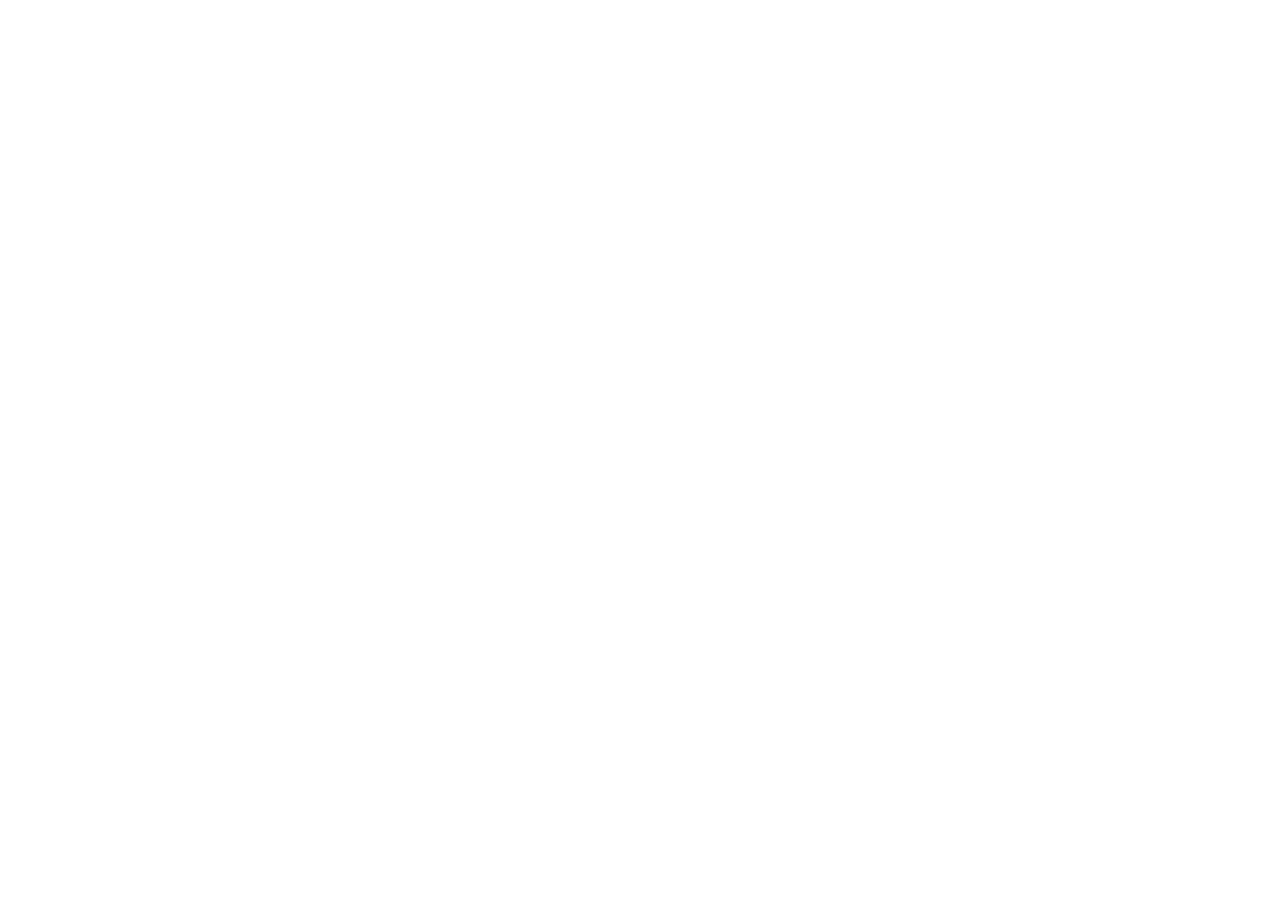
==== index.html @ 8d51e212 "docs:change html file" ====
<!DOCTYPE html>
<html lang="en">
<head>
    <meta charset="UTF-8">
    <meta http-equiv="X-UA-Compatible" content="IE=edge">
    <meta name="viewport" content="width=device-width, initial-scale=1.0">
    <link href="https://fonts.googleapis.com/css2?family=Montserrat:wght@400;700&display=swap" rel="stylesheet">
    <link rel="stylesheet" href="./css/style.css">
    <title>Resume</title>
</head>
<body>
    
</body>
</html>
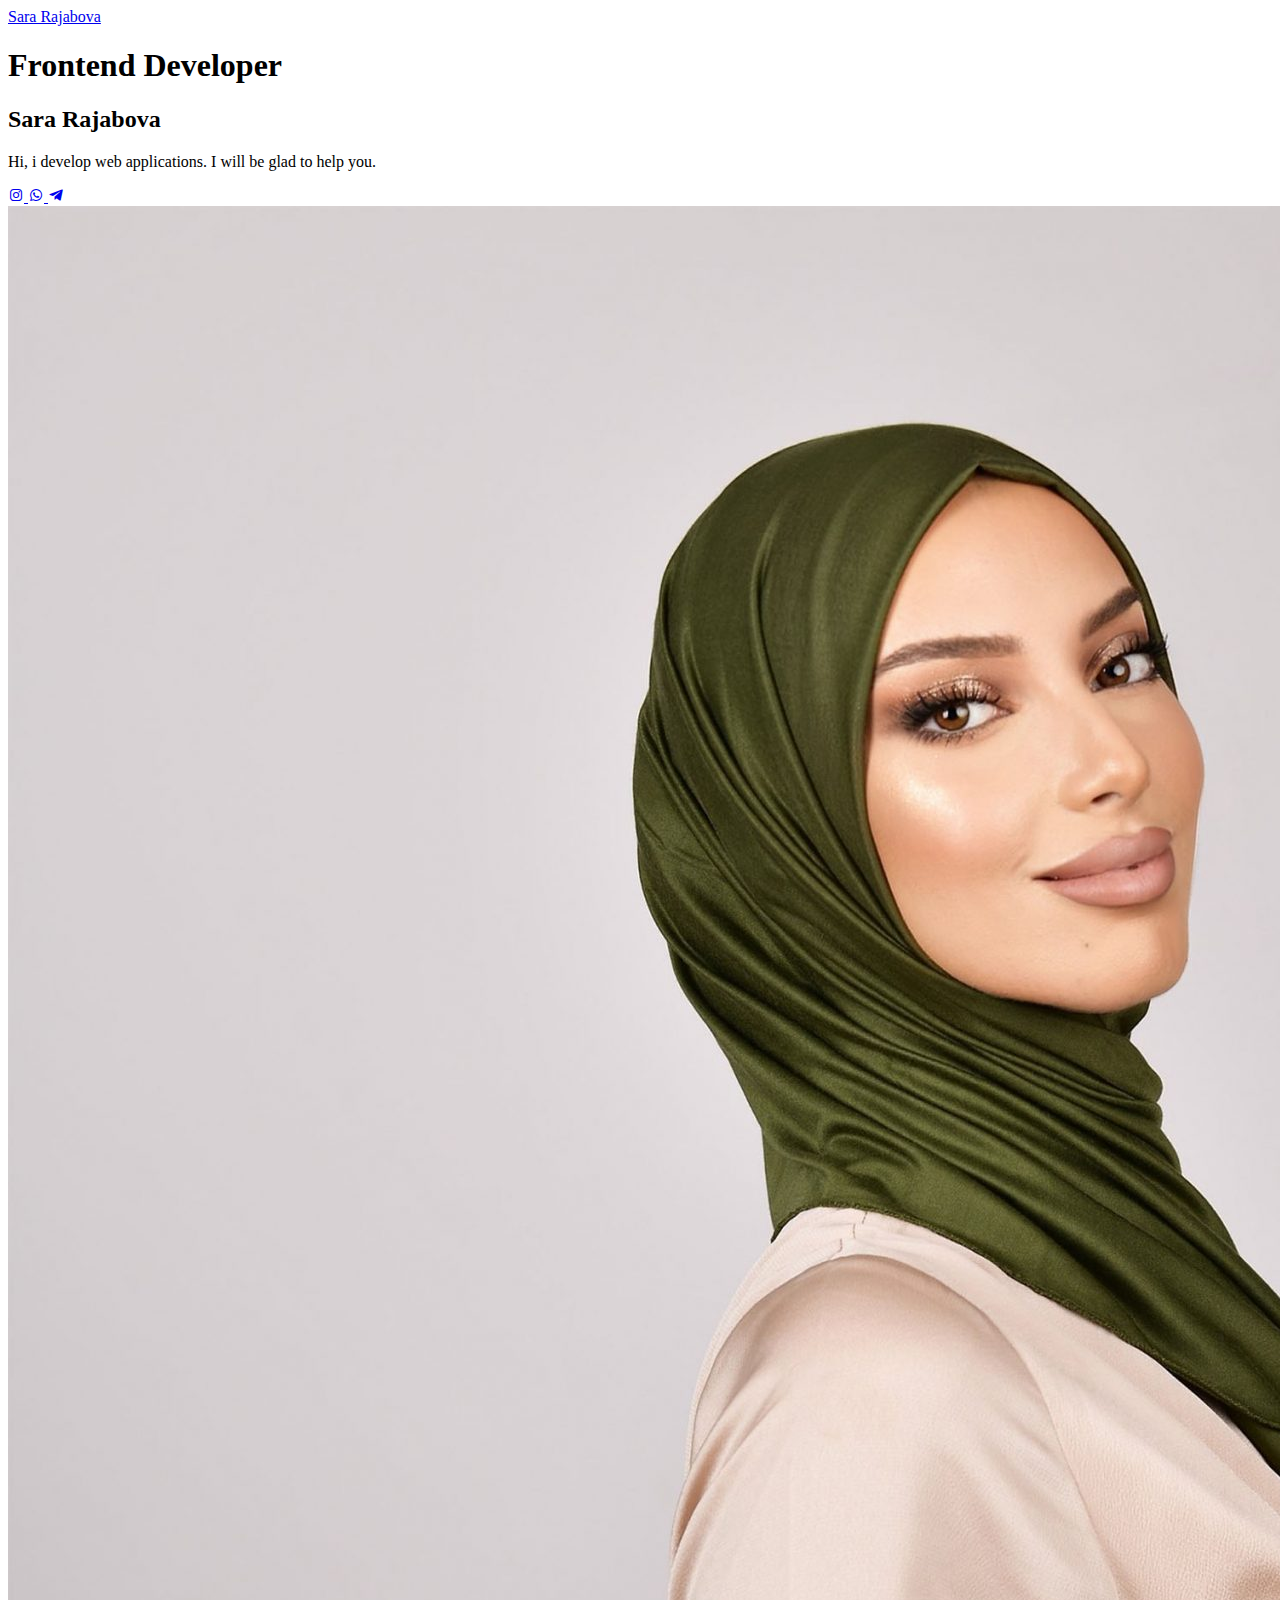
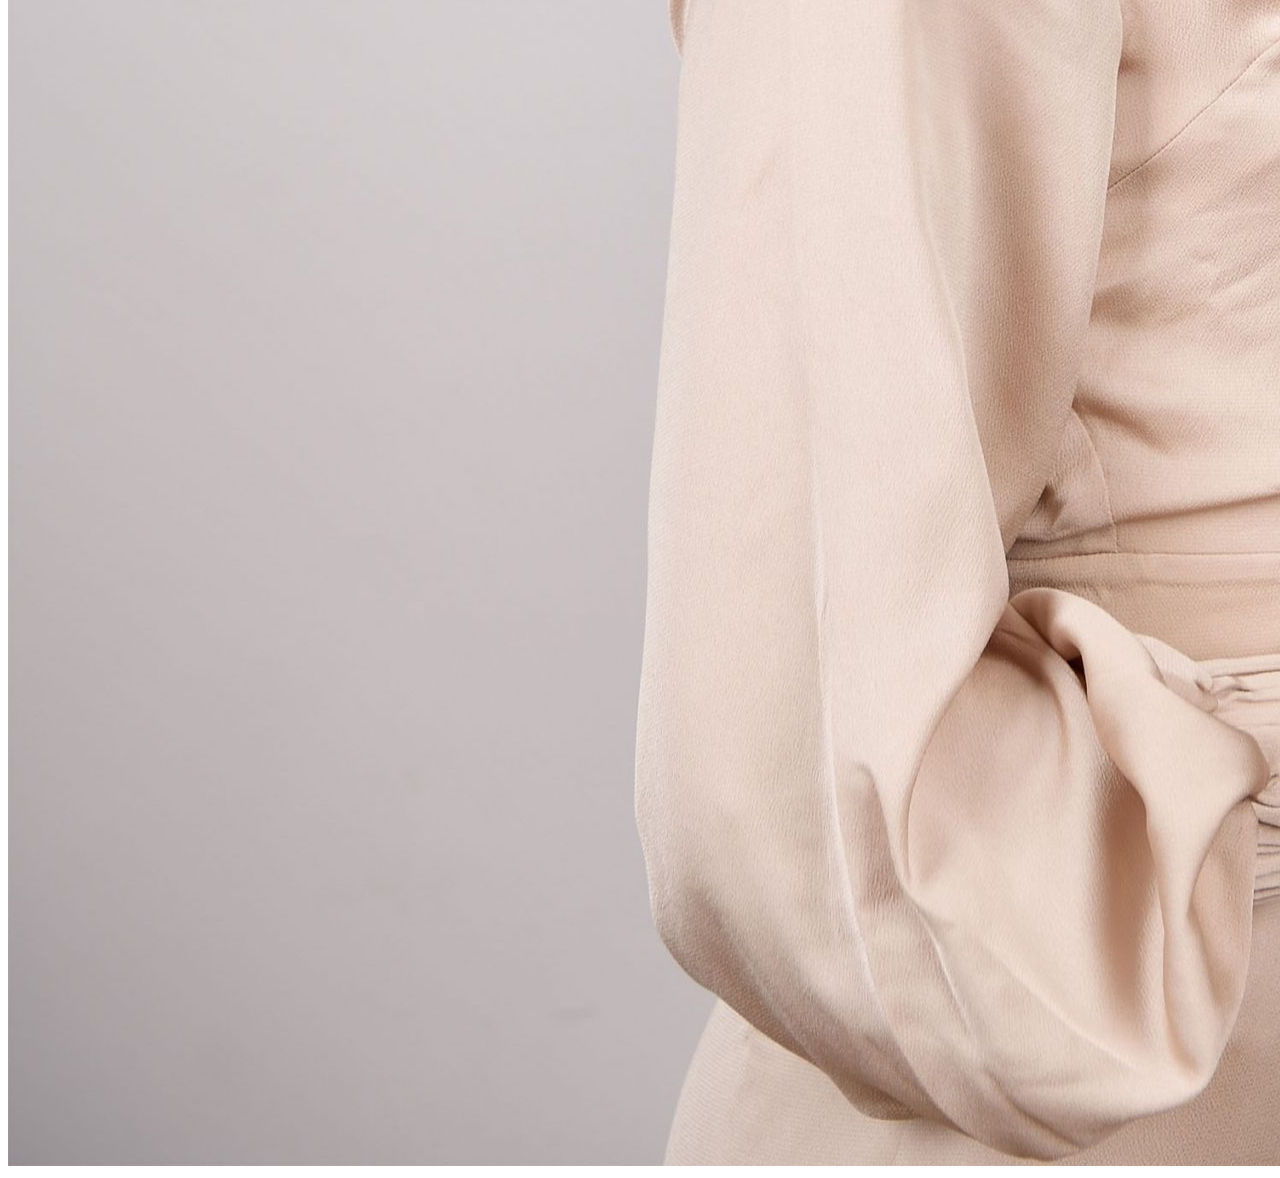
==== commit 477b25ed: "docs: create header and hero" ====
--- a/index.html
+++ b/index.html
@@ -4,11 +4,40 @@
     <meta charset="UTF-8">
     <meta http-equiv="X-UA-Compatible" content="IE=edge">
     <meta name="viewport" content="width=device-width, initial-scale=1.0">
-    <link href="https://fonts.googleapis.com/css2?family=Montserrat:wght@400;700&display=swap" rel="stylesheet">
+    <link href="https://fonts.googleapis.com/css2?family=Montserrat:wght@300;400;500;600;700&display=swap" rel="stylesheet">
     <link rel="stylesheet" href="./css/style.css">
+    <link href='https://unpkg.com/boxicons@2.1.2/css/boxicons.min.css' rel='stylesheet'>
     <title>Resume</title>
 </head>
 <body>
-    
+    <header class="header">
+        <a href="#" class="header_logo logo">Sara Rajabova</a>
+    </header>
+
+    <div class="hero">
+        <div class="container hero__container">
+            <div class="hero__about">
+                <h1 class="hero__about">Frontend Developer</h1>
+                <h2 class="hero__subtitle">
+                    Sara Rajabova
+                </h2>
+                <p class="hero__description">Hi, i develop web applications. I will be glad to help you.</p>
+                <div class="hero__links">
+                    <a class="hero__links"  href="#">
+                        <i class='bx bxl-instagram'></i>
+                    </a>
+                    <a class="hero__links"  href="#">
+                        <i class='bx bxl-whatsapp'></i>
+                    </a>
+                    <a class="hero__links"  href="#">
+                        <i class='bx bxl-telegram'></i>
+                    </a>
+                </div>
+            </div>
+            <div class="hero__box">
+                <img src="./img/olivgruen_1-scaled.jpg" alt="">
+            </div>
+        </div>
+    </div>
 </body>
 </html>--- a/css/style.css
+++ b/css/style.css
@@ -0,0 +1,39 @@
+/*HEADER*/
+
+.bx{
+ 
+}
+.header_logo {
+}
+.logo {
+}
+.hero {
+}
+
+
+
+/*HERO*/
+
+
+.container {
+}
+.hero__container {
+}
+.hero__about {
+}
+.hero__subtitle {
+}
+.hero__description {
+}
+.hero__links {
+}
+.bx {
+}
+.bxl-instagram {
+}
+.bxl-whatsapp {
+}
+.bxl-telegram {
+}
+.hero__box {
+}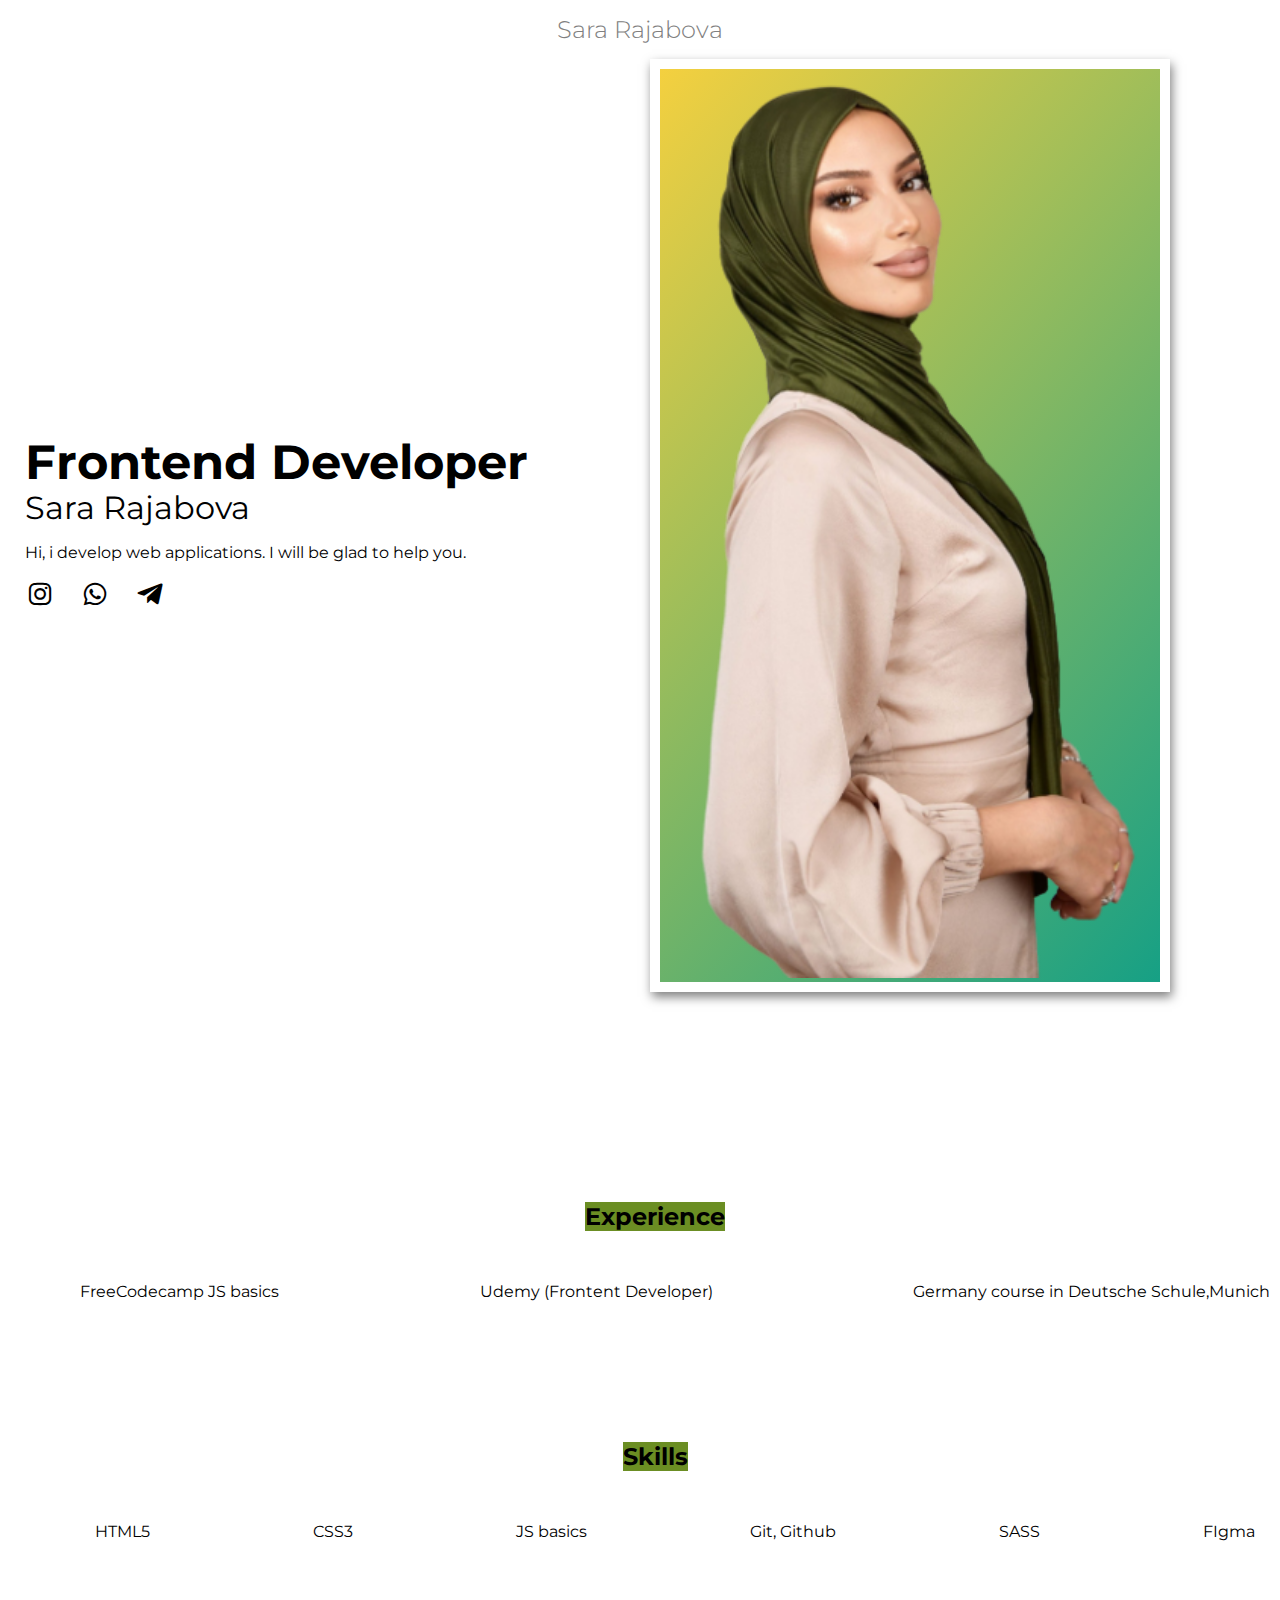
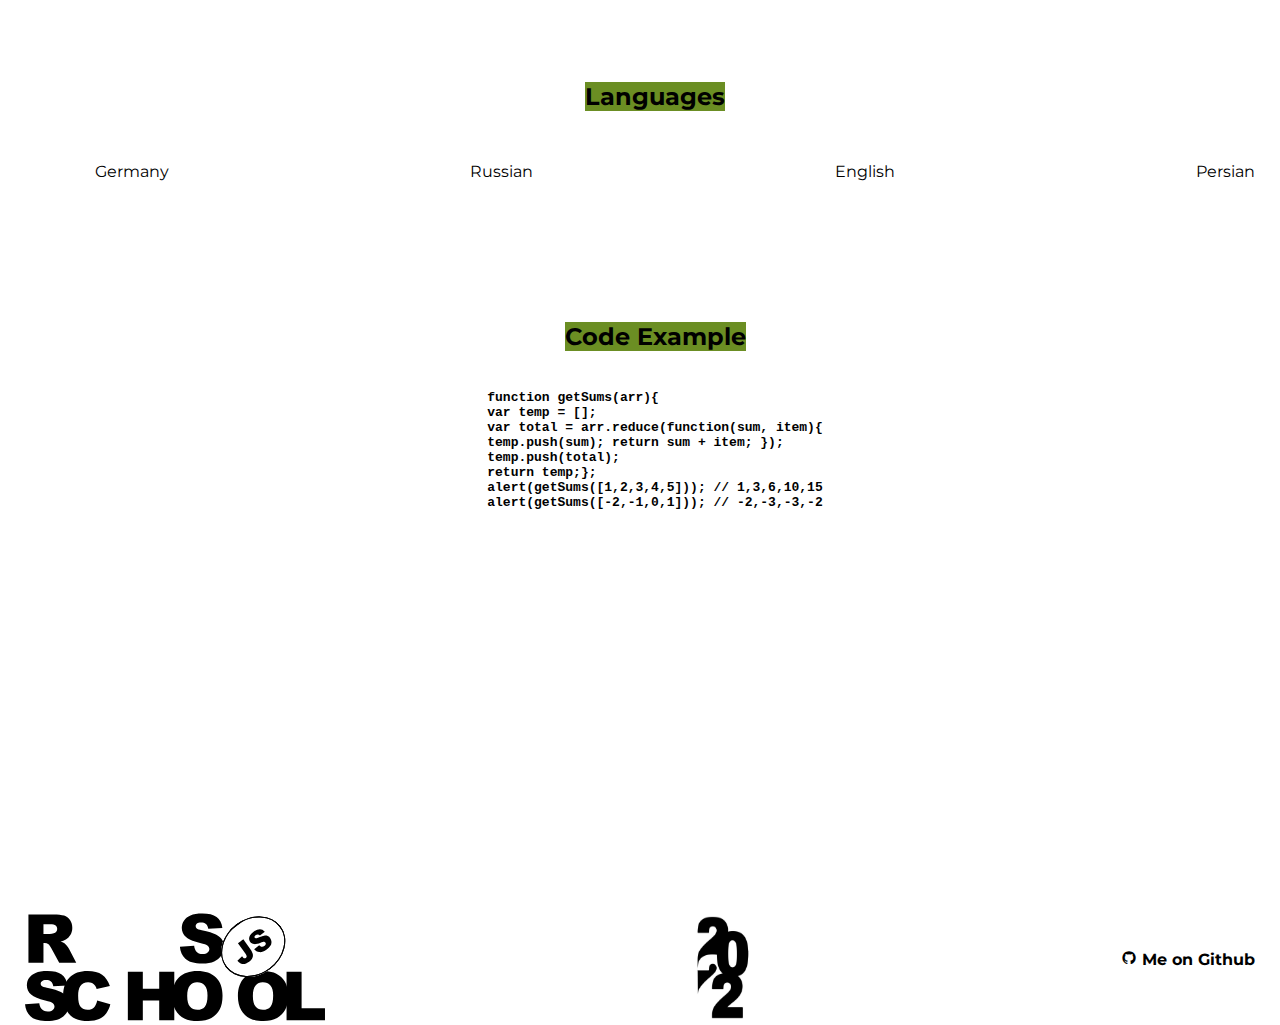
==== commit 6ce061c5: "update:create Skills and experience" ====
--- a/index.html
+++ b/index.html
@@ -13,31 +13,89 @@
     <header class="header">
         <a href="#" class="header_logo logo">Sara Rajabova</a>
     </header>
-
-    <div class="hero">
-        <div class="container hero__container">
-            <div class="hero__about">
-                <h1 class="hero__about">Frontend Developer</h1>
-                <h2 class="hero__subtitle">
-                    Sara Rajabova
-                </h2>
-                <p class="hero__description">Hi, i develop web applications. I will be glad to help you.</p>
-                <div class="hero__links">
-                    <a class="hero__links"  href="#">
-                        <i class='bx bxl-instagram'></i>
+    <main>
+        <div class="hero">
+            <div class="container hero__container">
+                <div class="hero__about">
+                    <h1 class="hero__title">Frontend Developer</h1>
+                    <h2 class="hero__subtitle">
+                        Sara Rajabova
+                    </h2>
+                    <p class="hero__description">Hi, i develop web applications. I will be glad to help you.</p>
+                    <div class="hero__links">
+                        <a class="hero__link"  href="#">
+                            <i class='bx bxl-instagram'></i>
+                        </a>
+                        <a class="hero__link"  href="#">
+                            <i class='bx bxl-whatsapp'></i>
+                        </a>
+                        <a class="hero__link"  href="#">
+                            <i class='bx bxl-telegram'></i>
+                        </a>
+                    </div>
+                </div>
+                <div class="hero__box">
+                    <img src="./img/olivgruen_1-scaled.png" alt="">
+                </div>
+            </div>
+        </div>
+        
+        <section class="content_box container">
+            <div class="experience__container content_box">
+            <h2 class="subtitle1 experience">Experience</h2>
+            <ul class="experience__list">
+                <li class="experience__description">FreeCodecamp JS basics </li>
+                <li class="experience__description">Udemy (Frontent Developer)</li>
+                <li class="experience__description">Germany course in Deutsche Schule,Munich </li>
+            </ul>
+            </div>
+        <div class="skills container content_box ">
+            <h2 class="subtitle1 skills">Skills</h2>
+            <ul class="skills__list">
+                <li class="skill">HTML5</li>
+                <li class="skill">CSS3</li>
+                <li class="skill">JS basics</li>
+                <li class="skill">Git, Github</li>
+                <li class="skill">SASS</li>
+                <li class="skill">FIgma</li>
+            </ul>
+        </div>
+        <div class="languages container content_box">
+            <h2 class="subtitle1 languages">Languages</h2>
+            <ul class="list__languages">
+                <li class="language">Germany</li>
+                <li class="language">Russian</li>
+                <li class="language">English</li>
+                <li class="language">Persian</li>
+            </ul>
+        </div>
+        <div class="code container content_box">
+            <h2 class="subtitle1">Code Example</h2><br>
+            <code class="code__example">
+                function getSums(arr){ <br>var temp = []; <br>var total = arr.reduce(function(sum, item){ <br>temp.push(sum); return sum + item; }); <br>temp.push(total);<br> return temp;}; 
+                <br>
+                alert(getSums([1,2,3,4,5])); // 1,3,6,10,15<br>
+                alert(getSums([-2,-1,0,1])); // -2,-3,-3,-2</code>
+        </div>
+        </section>
+    </main>
+    <footer>
+        <div class="footer">
+            <div class="container footer_container">
+                <div class="footer__logo">
+                    <a href="https://rs.school/js/" class="logo footer__logo" target="_blank">
+                        <img src="./img/logo/rs_school_js.svg" alt="RS School">
                     </a>
-                    <a class="hero__links"  href="#">
-                        <i class='bx bxl-whatsapp'></i>
-                    </a>
-                    <a class="hero__links"  href="#">
-                        <i class='bx bxl-telegram'></i>
+                </div>
+                <img src="./img/istockphoto-1212040913-612x612.jpg" alt="2022" class="footer__year">
+                <div class="footer__about">
+                    <a href="https://github.com/sara061" class="mygithub" target="_blank">
+                        <i class='bx bxl-github'></i>
+                        Me on Github
                     </a>
                 </div>
             </div>
-            <div class="hero__box">
-                <img src="./img/olivgruen_1-scaled.jpg" alt="">
-            </div>
         </div>
-    </div>
+    </footer>
 </body>
 </html>--- a/css/style.css
+++ b/css/style.css
@@ -1,39 +1,246 @@
+body {
+  margin: 0;
+  font-family: "Montserrat", sans-serif;
+  height: 100%;
+}
+
+html {
+  height: 100%;
+}
+img {
+  width: 100%;
+  height: ;
+}
+
+h1,
+h2 {
+  margin: 0;
+}
+
 /*HEADER*/
-
-.bx{
- 
+.header {
+  width: 100%;
+  padding: 15px 0;
+  text-align: center;
+  font-size: 24px;
+  font-weight: 300;
+  color: gray;
+}
+.bx {
 }
 .header_logo {
-}
-.logo {
-}
+  color: inherit;
+  text-decoration: none;
+}
+
+/*HERO*/
+
 .hero {
-}
-
-
-
-/*HERO*/
-
+  min-height: 100vh;
+  display: flex;
+  justify-content: center;
+  align-items: center;
+}
 
 .container {
+  max-width: 1230px;
+  width: 100%;
+  margin: 0 auto;
+  padding: 0 15px;
 }
 .hero__container {
+  display: grid;
+  grid-template-columns: repeat(auto-fit, minmax(290px, 1fr));
+  grid-gap: 20px;
 }
 .hero__about {
-}
+  display: flex;
+  flex-direction: column;
+  justify-content: center;
+}
+.hero__title {
+  font-size: 48px;
+  line-height: 1.1;
+}
+
 .hero__subtitle {
+  font-size: 32px;
+  font-weight: 400;
 }
 .hero__description {
 }
 .hero__links {
-}
-.bx {
-}
-.bxl-instagram {
-}
-.bxl-whatsapp {
-}
-.bxl-telegram {
+  display: flex;
+}
+
+.hero__link {
+  margin-right: 25px;
+  font-size: 30px;
+  color: black;
+  transition: color 0.3s;
+}
+.hero__link:hover {
+  color: darkolivegreen;
+  transition: 0;
 }
 .hero__box {
-}+  max-width: 500px;
+  justify-content: center;
+  overflow: hidden;
+
+  background-color: #f4d03f;
+  background-image: linear-gradient(132deg, #f4d03f 0%, #16a085 100%);
+  animation: ava-animate 5s infinite alternate;
+
+  border: 10px solid white;
+  box-shadow: 2px 5px 10px rgba(0, 0, 0, 0.5);
+}
+
+.hero__box img {
+  animation: ava-bg 3s infinite alternate;
+}
+
+@media screen and (max-width: 978px;) {
+  .hero {
+    padding-top: 30px;
+  }
+  .hero__container {
+    grid-row-gap: 20px;
+  }
+  .hero__title {
+    font-size: 28px;
+    margin-bottom: 10px;
+  }
+  .hero__subtitle {
+    font-size: 22px;
+    font-weight: 400;
+  }
+  .hero__description {
+    font-size: 14px;
+  }
+  .hero__about {
+    text-align: center;
+  }
+  .hero__links {
+    justify-content: center;
+  }
+  .hero__box {
+    max-width: 350px;
+  }
+}
+@keyframes ava-animate {
+  0% {
+    border-radius: 48% 52% 64% 36% / 23% 41% 59% 77%;
+  }
+
+  40% {
+    border-radius: 48% 52% 61% 39% / 23% 41% 59% 77%;
+  }
+
+  60% {
+    border-radius: 22% 78% 57% 43% / 23% 69% 31% 77%;
+  }
+
+  100% {
+    border-radius: 40% 60% 57% 43% / 70% 38% 62% 30%;
+  }
+}
+
+@keyframes ava-bg {
+  from {
+    backdrop-filter: hue-rotate(0);
+  }
+  to {
+    backdrop-filter: hue-rotate(90);
+  }
+}
+
+/*SECTION*/
+
+.content_box {
+  display: flex;
+
+  flex-wrap: wrap;
+  flex-direction: column;
+  margin-top: 110px;
+}
+
+/*Experiance*/
+
+.experience__container {
+  margin-top: 100px;
+  border-color: bisque;
+}
+.experience__list {
+  display: flex;
+  justify-content: space-between;
+}
+.experience__description {
+  list-style-type: none;
+  margin-top: 20px;
+  padding: 15px;
+}
+
+.subtitle1 {
+  align-self: center;
+  background-color: olivedrab;
+}
+
+/*SKILLS*/
+
+.skills {
+}
+.skills__list {
+  display: flex;
+  list-style-type: none;
+  justify-content: space-between;
+}
+.skill {
+  margin-top: 20px;
+  padding: 15px;
+}
+
+/*languages*/
+
+.languages {
+}
+
+.list__languages {
+  display: flex;
+  justify-content: space-between;
+  list-style-type: none;
+}
+
+.language {
+  margin-top: 20px;
+  padding: 15px;
+}
+
+/*code*/
+
+.code {
+}
+.code__example {
+  margin-top: 20px;
+  align-self: center;
+  font-weight: 900;
+}
+
+/*FOOTER*/
+
+.footer_container {
+  display: flex;
+  justify-content: space-between;
+  margin-top: 400px;
+}
+.footer__year {
+  width: 100px;
+}
+.footer__about {
+  margin-top: 40px;
+}
+.mygithub {
+  text-decoration: none;
+  color: black;
+  font-weight: bolder;
+}
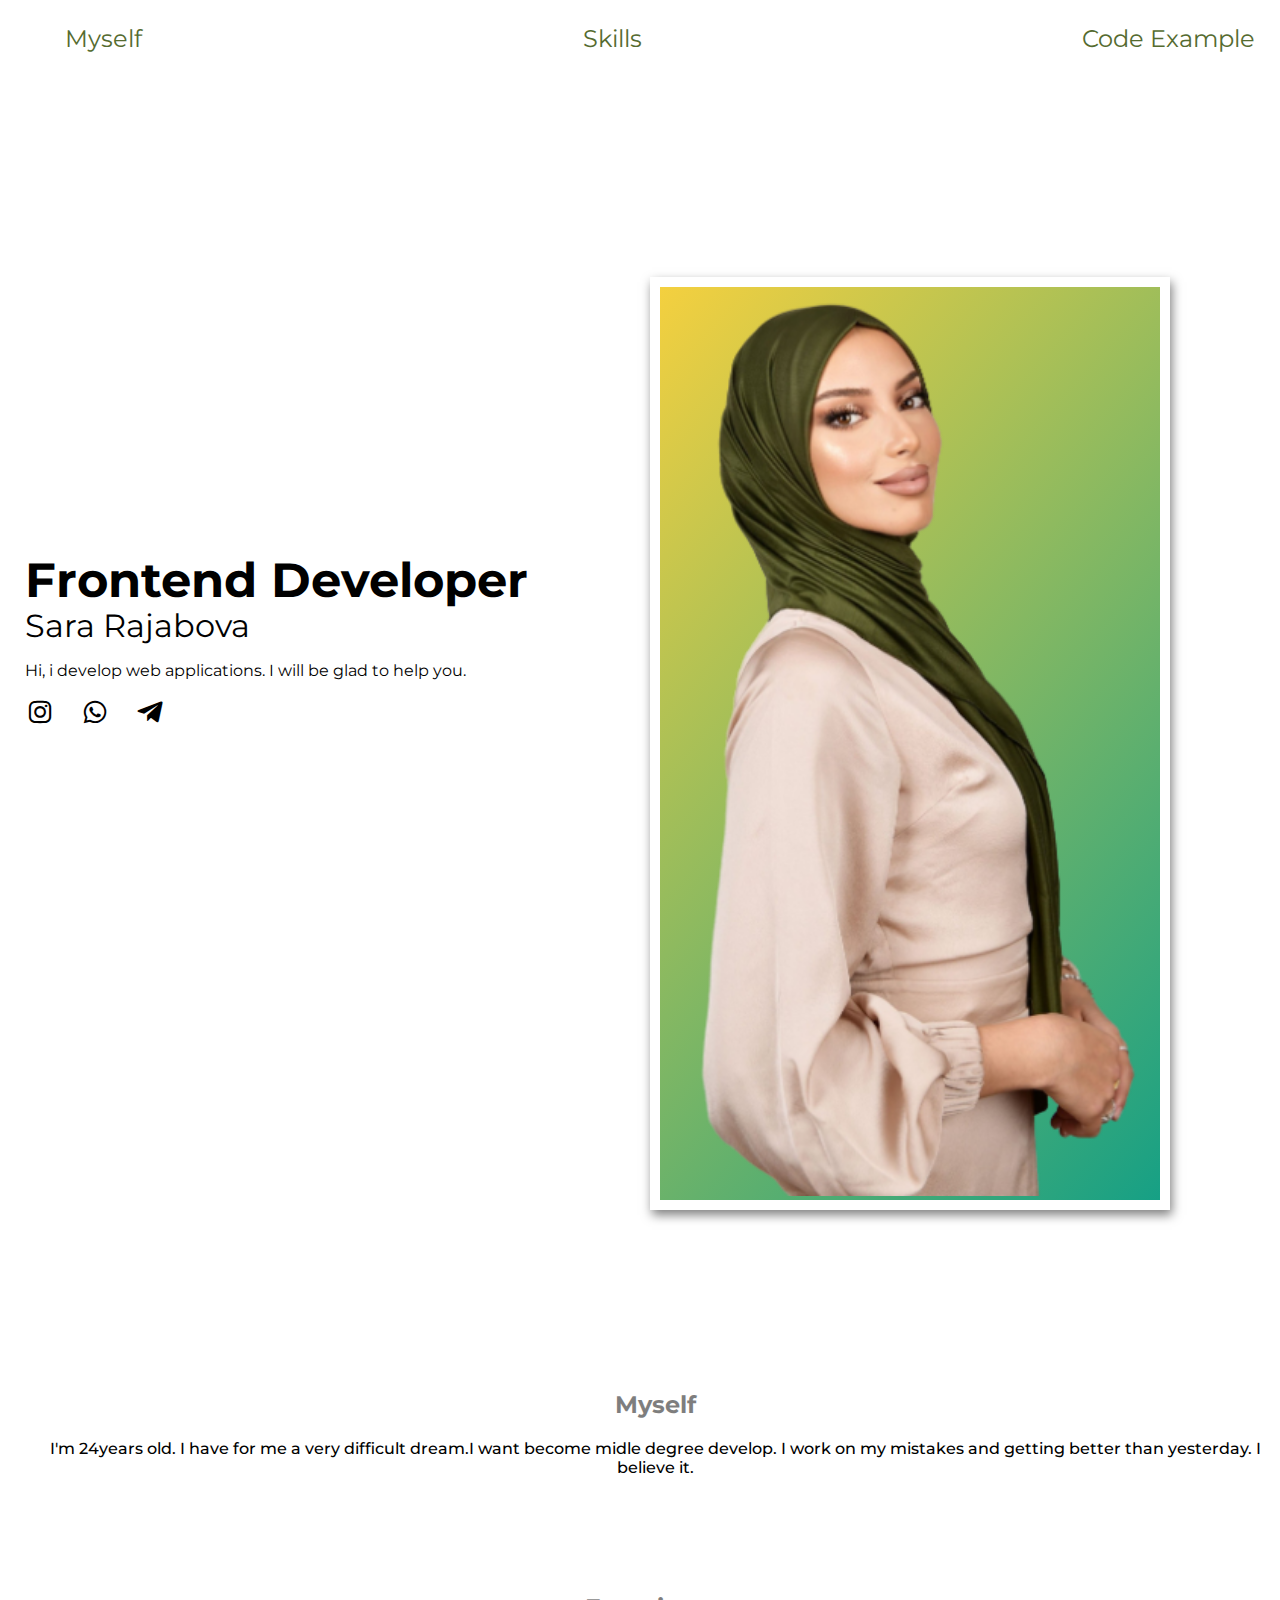
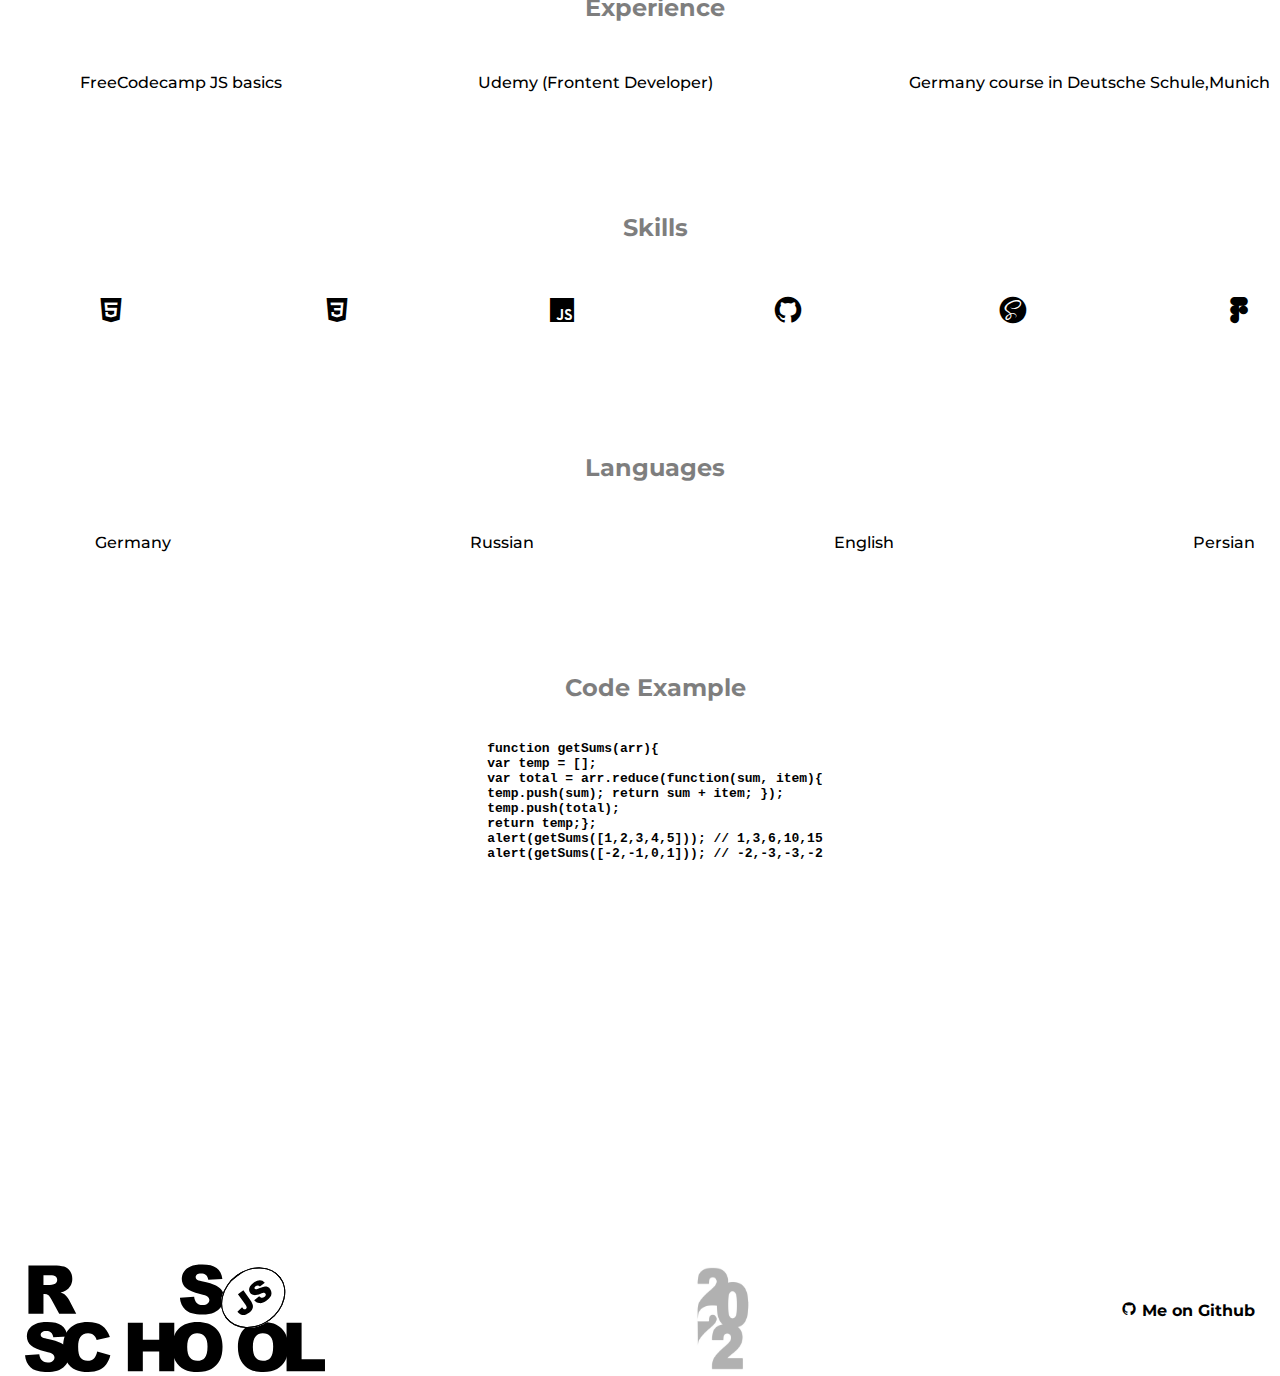
==== commit 77adf863: "docs:change text in nav menu" ====
--- a/index.html
+++ b/index.html
@@ -7,11 +7,17 @@
     <link href="https://fonts.googleapis.com/css2?family=Montserrat:wght@300;400;500;600;700&display=swap" rel="stylesheet">
     <link rel="stylesheet" href="./css/style.css">
     <link href='https://unpkg.com/boxicons@2.1.2/css/boxicons.min.css' rel='stylesheet'>
-    <title>Resume</title>
+    <title>Sara Rajabova</title>
 </head>
 <body>
-    <header class="header">
-        <a href="#" class="header_logo logo">Sara Rajabova</a>
+    <header class="header container">
+        <nav class="menu__header">
+            <ul class="menu__nav">
+                <li class="list__nav"><a class="nav" href="#">Myself</a> </li>
+                <li class="list__nav"><a  class="nav" href="#">Skills</a> </li>
+                <li class="list__nav"><a class="nav" href="#">Code Example</a> </li>
+            </ul>
+        </nav>
     </header>
     <main>
         <div class="hero">
@@ -41,6 +47,12 @@
         </div>
         
         <section class="content_box container">
+            <div class="about content_box">
+                <h2 class="subtitle1 about">
+                   Myself
+                </h2>
+                <p class="about_text">I'm 24years old. I have for me a very difficult dream.I want become midle degree develop. I work on my mistakes and getting better than yesterday. I believe it.</p>
+            </div>
             <div class="experience__container content_box">
             <h2 class="subtitle1 experience">Experience</h2>
             <ul class="experience__list">
@@ -52,12 +64,14 @@
         <div class="skills container content_box ">
             <h2 class="subtitle1 skills">Skills</h2>
             <ul class="skills__list">
-                <li class="skill">HTML5</li>
-                <li class="skill">CSS3</li>
-                <li class="skill">JS basics</li>
-                <li class="skill">Git, Github</li>
-                <li class="skill">SASS</li>
-                <li class="skill">FIgma</li>
+                <li class="skill"><i class='bx bxl-html5'></i></li>
+                <li class="skill"><i class='bx bxl-css3' ></i></li>
+                <li class="skill">
+                    <i class='bx bxl-javascript'></i>
+                    </li>
+                <li class="skill"><i class='bx bxl-github' ></i></li>
+                <li class="skill"><i class='bx bxl-sass' ></i></li>
+                <li class="skill"><i class='bx bxl-figma' ></i></li>
             </ul>
         </div>
         <div class="languages container content_box">
@@ -97,5 +111,6 @@
             </div>
         </div>
     </footer>
+ 
 </body>
 </html>--- a/css/style.css
+++ b/css/style.css
@@ -2,6 +2,10 @@
   margin: 0;
   font-family: "Montserrat", sans-serif;
   height: 100%;
+  background-image: url(../img/—Pngtree—abstract\ low\ poly\ design\ background_907931.png);
+  background-repeat: no-repeat;
+  background-position: center;
+  background-size: cover;
 }
 
 html {
@@ -9,7 +13,6 @@
 }
 img {
   width: 100%;
-  height: ;
 }
 
 h1,
@@ -23,14 +26,19 @@
   padding: 15px 0;
   text-align: center;
   font-size: 24px;
-  font-weight: 300;
+  font-weight: 300px;
   color: gray;
 }
-.bx {
-}
-.header_logo {
-  color: inherit;
+.menu__nav {
+  display: flex;
+  justify-content: space-between;
+}
+.list__nav {
+  list-style-type: none;
+}
+.nav {
   text-decoration: none;
+  color: darkolivegreen;
 }
 
 /*HERO*/
@@ -67,8 +75,6 @@
   font-size: 32px;
   font-weight: 400;
 }
-.hero__description {
-}
 .hero__links {
   display: flex;
 }
@@ -87,7 +93,7 @@
   max-width: 500px;
   justify-content: center;
   overflow: hidden;
-
+  margin-top: 200px;
   background-color: #f4d03f;
   background-image: linear-gradient(132deg, #f4d03f 0%, #16a085 100%);
   animation: ava-animate 5s infinite alternate;
@@ -100,9 +106,9 @@
   animation: ava-bg 3s infinite alternate;
 }
 
-@media screen and (max-width: 978px;) {
+@media screen and (max-width: 978px) {
   .hero {
-    padding-top: 30px;
+    padding-top: 50px;
   }
   .hero__container {
     grid-row-gap: 20px;
@@ -162,7 +168,15 @@
 
   flex-wrap: wrap;
   flex-direction: column;
-  margin-top: 110px;
+  margin-top: 90px;
+}
+
+/*About*/
+
+.about_text {
+  text-align: center;
+  margin-top: 20px;
+  font-weight: 500;
 }
 
 /*Experiance*/
@@ -170,12 +184,15 @@
 .experience__container {
   margin-top: 100px;
   border-color: bisque;
+  border-radius: 10px;
+  box-shadow: auto;
 }
 .experience__list {
   display: flex;
   justify-content: space-between;
 }
 .experience__description {
+  font-weight: 500;
   list-style-type: none;
   margin-top: 20px;
   padding: 15px;
@@ -183,28 +200,22 @@
 
 .subtitle1 {
   align-self: center;
-  background-color: olivedrab;
+  opacity: 0.5;
 }
 
 /*SKILLS*/
-
-.skills {
-}
 .skills__list {
   display: flex;
   list-style-type: none;
   justify-content: space-between;
 }
 .skill {
+  font-size: xx-large;
   margin-top: 20px;
   padding: 15px;
 }
 
 /*languages*/
-
-.languages {
-}
-
 .list__languages {
   display: flex;
   justify-content: space-between;
@@ -212,14 +223,12 @@
 }
 
 .language {
+  font-weight: 500;
   margin-top: 20px;
   padding: 15px;
 }
 
 /*code*/
-
-.code {
-}
 .code__example {
   margin-top: 20px;
   align-self: center;
@@ -235,6 +244,8 @@
 }
 .footer__year {
   width: 100px;
+  opacity: 0.3;
+  border-radius: 20px;
 }
 .footer__about {
   margin-top: 40px;
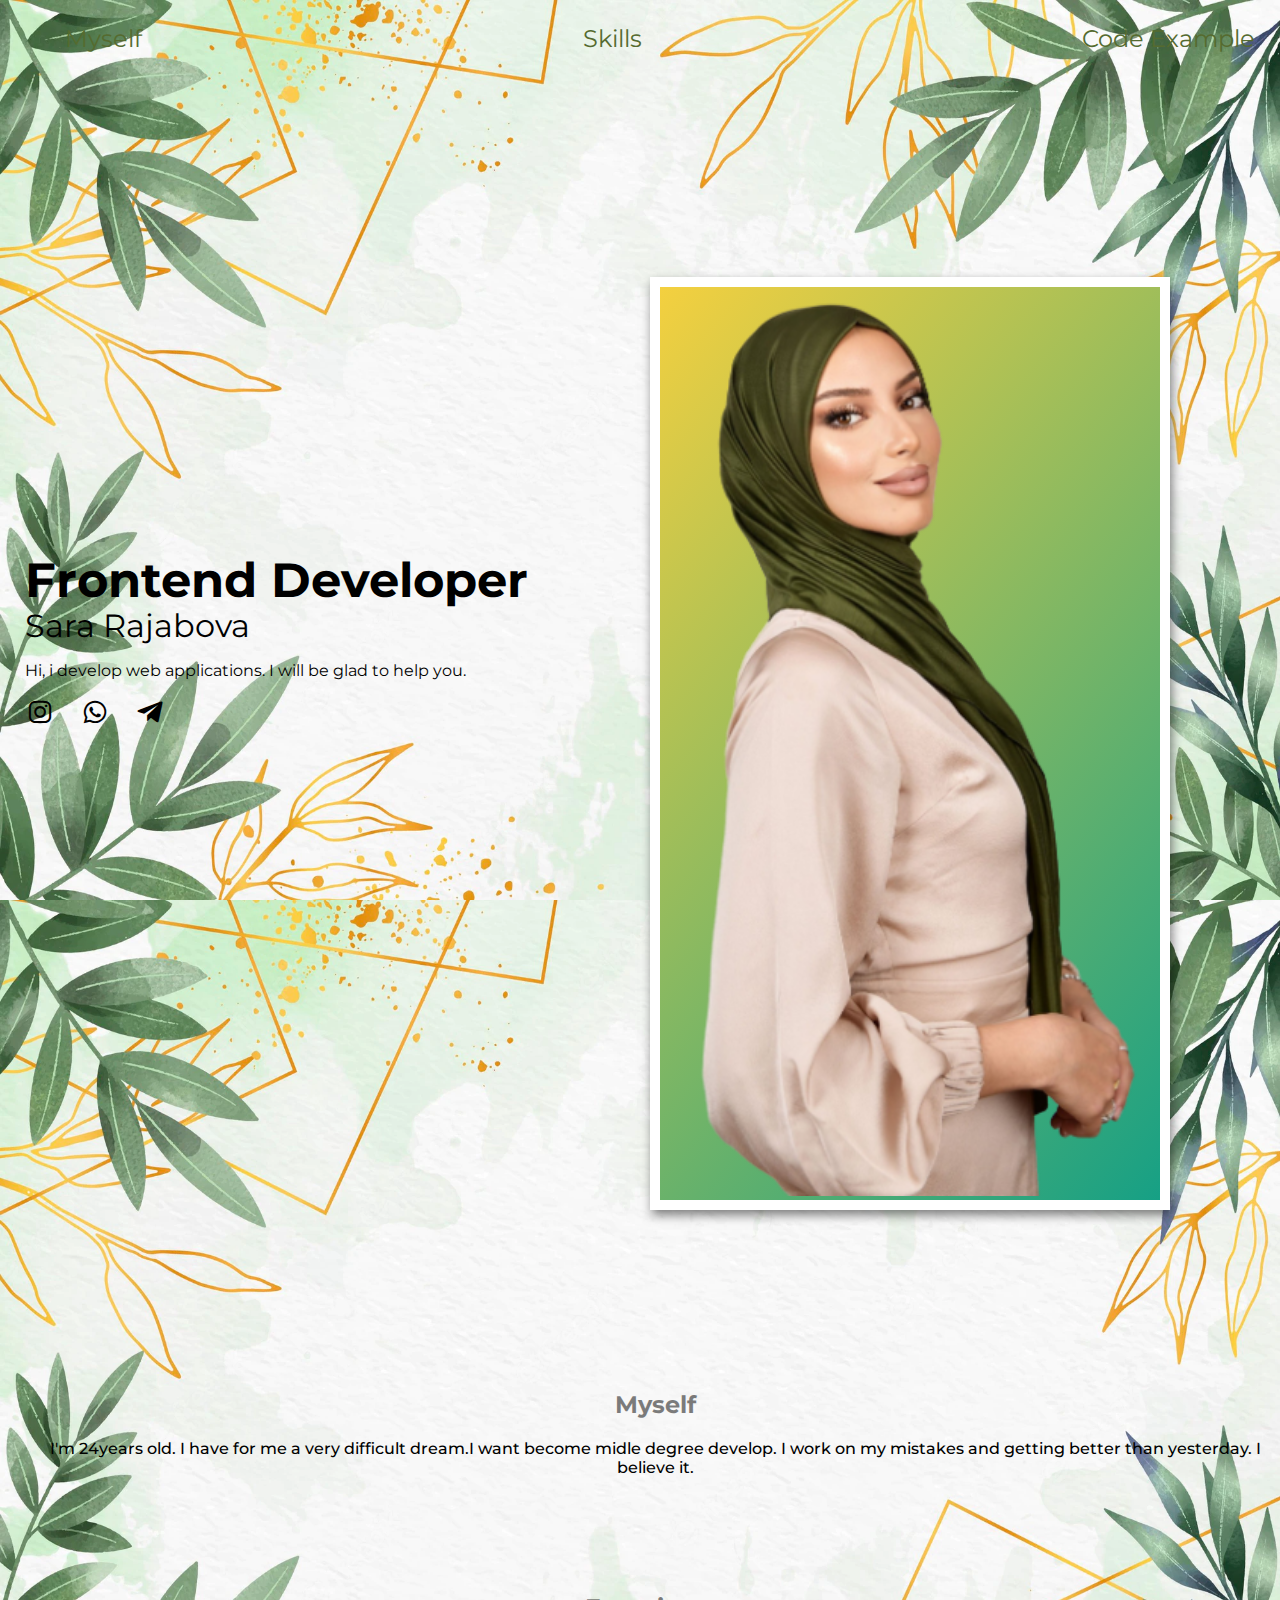
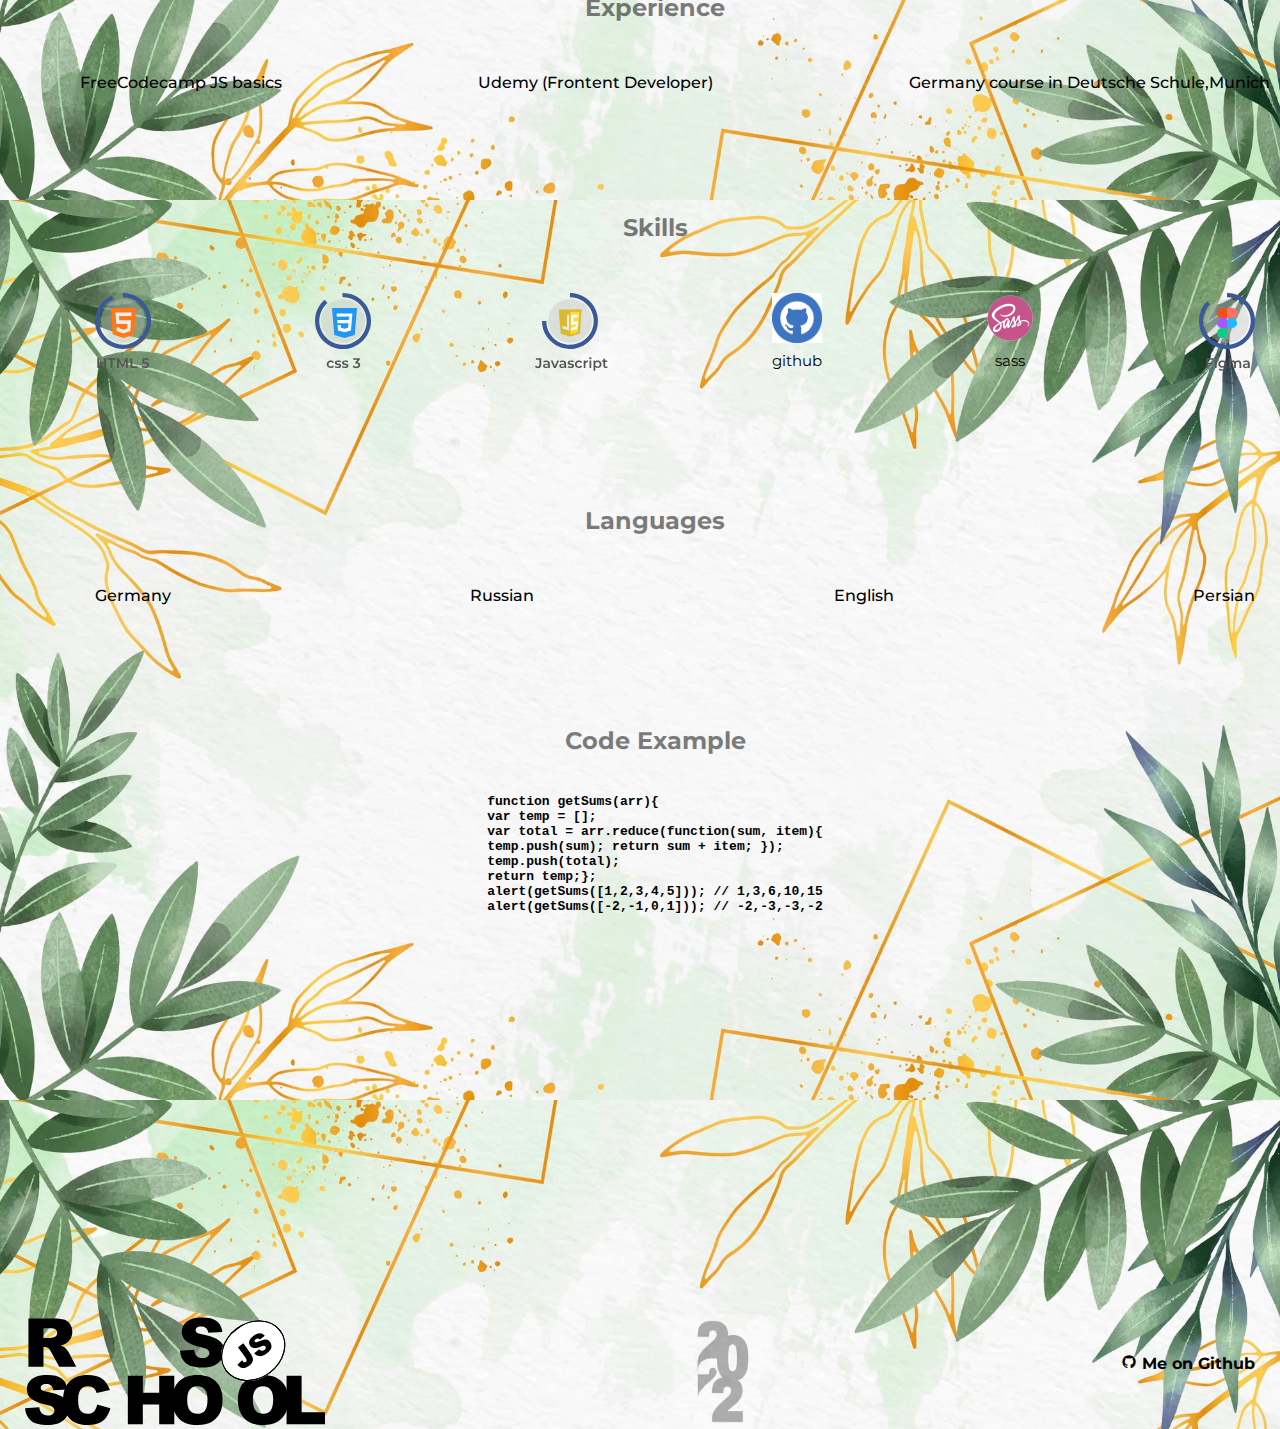
==== commit 6cc6991d: "docs:change name of icon" ====
--- a/index.html
+++ b/index.html
@@ -64,14 +64,23 @@
         <div class="skills container content_box ">
             <h2 class="subtitle1 skills">Skills</h2>
             <ul class="skills__list">
-                <li class="skill"><i class='bx bxl-html5'></i></li>
-                <li class="skill"><i class='bx bxl-css3' ></i></li>
                 <li class="skill">
-                    <i class='bx bxl-javascript'></i>
+                <img src="./icon/HTML5.svg" alt="html5" class="html"></li>
+                <li class="skill"><img src="./icon/CSS3.svg" alt="css3" class="css3"></li>
+                <li class="skill">
+                    <img src="./icon/Javascript.svg" alt="js" class="js">
                     </li>
-                <li class="skill"><i class='bx bxl-github' ></i></li>
-                <li class="skill"><i class='bx bxl-sass' ></i></li>
-                <li class="skill"><i class='bx bxl-figma' ></i></li>
+                <li class="skill">
+                    <img src="./icon/github_blue.png" alt="" class="github">
+                    <p class="title2">github</p>
+                </li>
+                <li class="skill">
+                    <img src="./icon/sass.png" alt="sass" class="sass">
+                    <p class="title2">sass</p>
+                </li>
+                <li class="skill">
+                    <img src="./icon/Figma.png" alt="" class="figma">
+                </li>
             </ul>
         </div>
         <div class="languages container content_box">
--- a/css/style.css
+++ b/css/style.css
@@ -2,10 +2,11 @@
   margin: 0;
   font-family: "Montserrat", sans-serif;
   height: 100%;
-  background-image: url(../img/—Pngtree—abstract\ low\ poly\ design\ background_907931.png);
-  background-repeat: no-repeat;
+  background-image: url(../img/green.webp);
+  background-repeat: repeat;
   background-position: center;
-  background-size: cover;
+  background: cover;
+  background-size: 100% 100%;
 }
 
 html {
@@ -214,6 +215,18 @@
   margin-top: 20px;
   padding: 15px;
 }
+.github,
+.sass {
+  width: 50px;
+  height: 50px;
+  margin: 0;
+}
+.title2 {
+  font-size: 15px;
+  margin-top: 0;
+  padding: 0;
+  text-align: center;
+}
 
 /*languages*/
 .list__languages {
